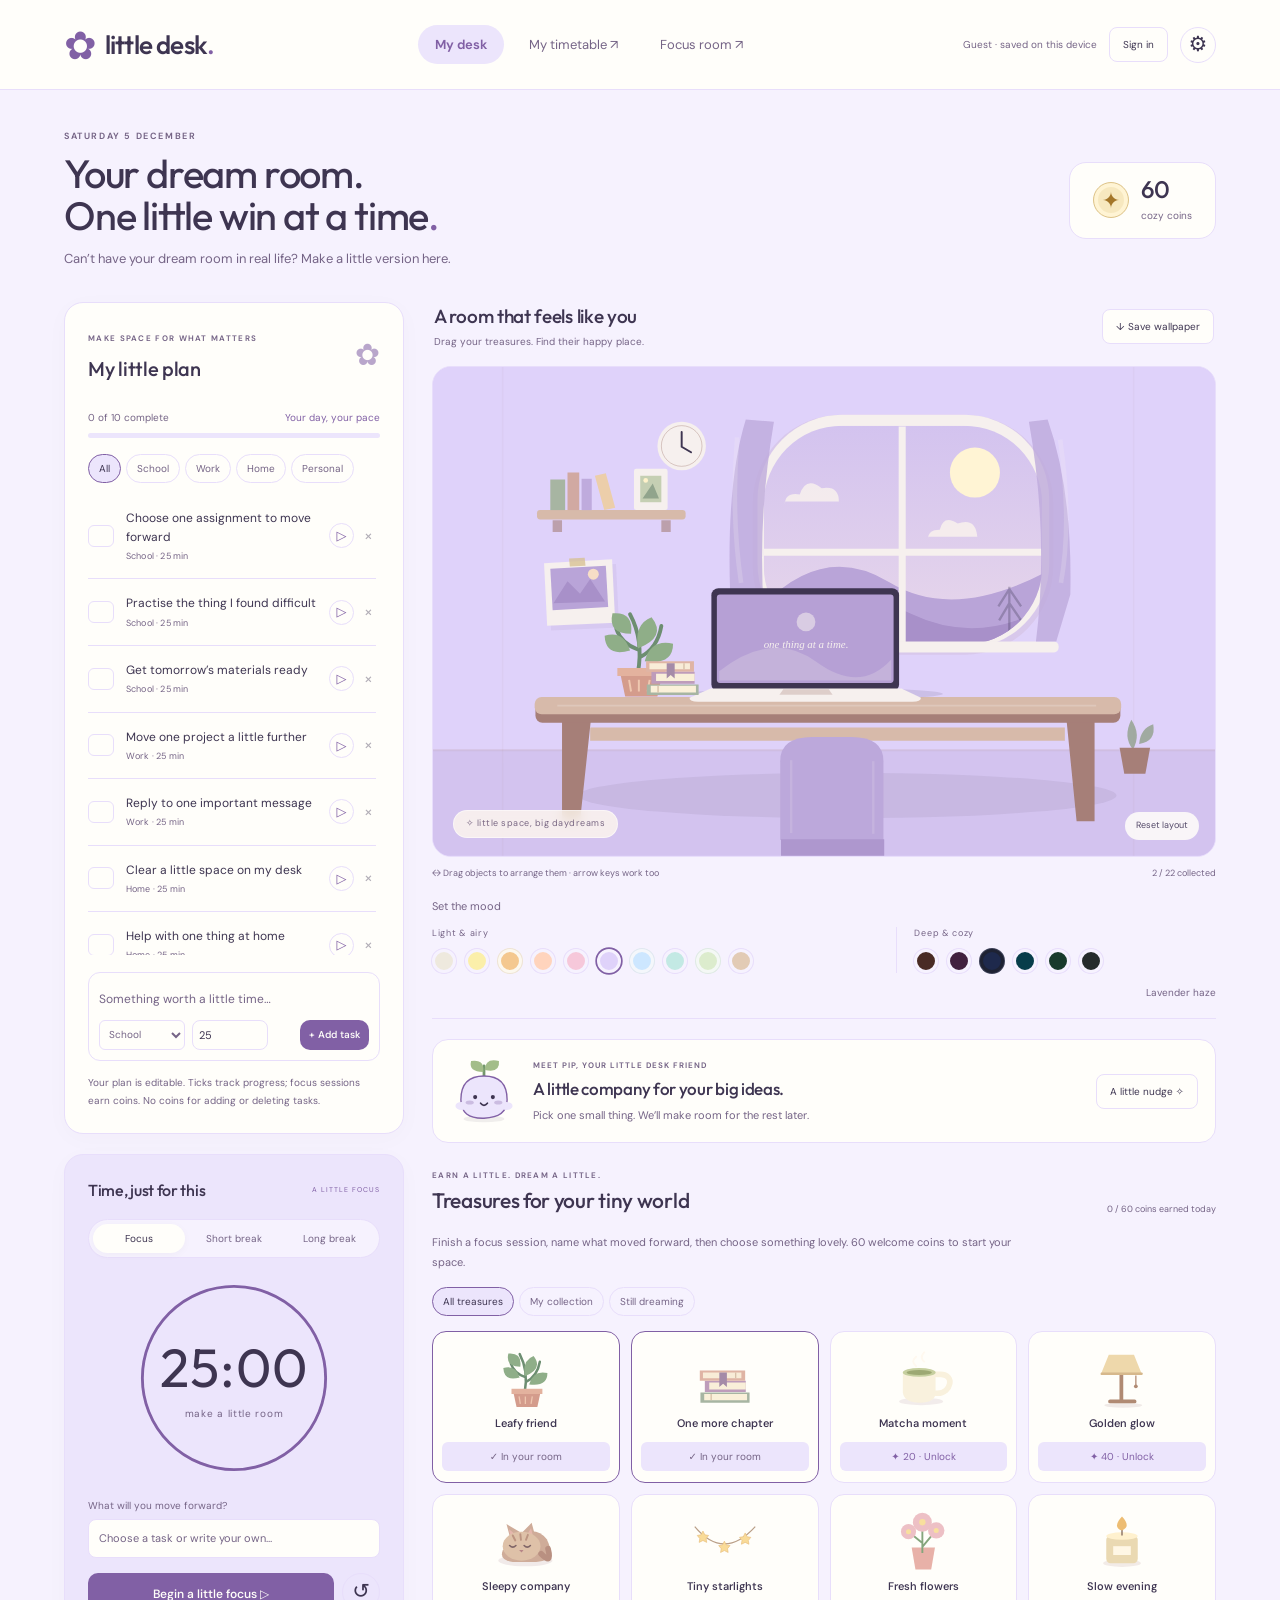
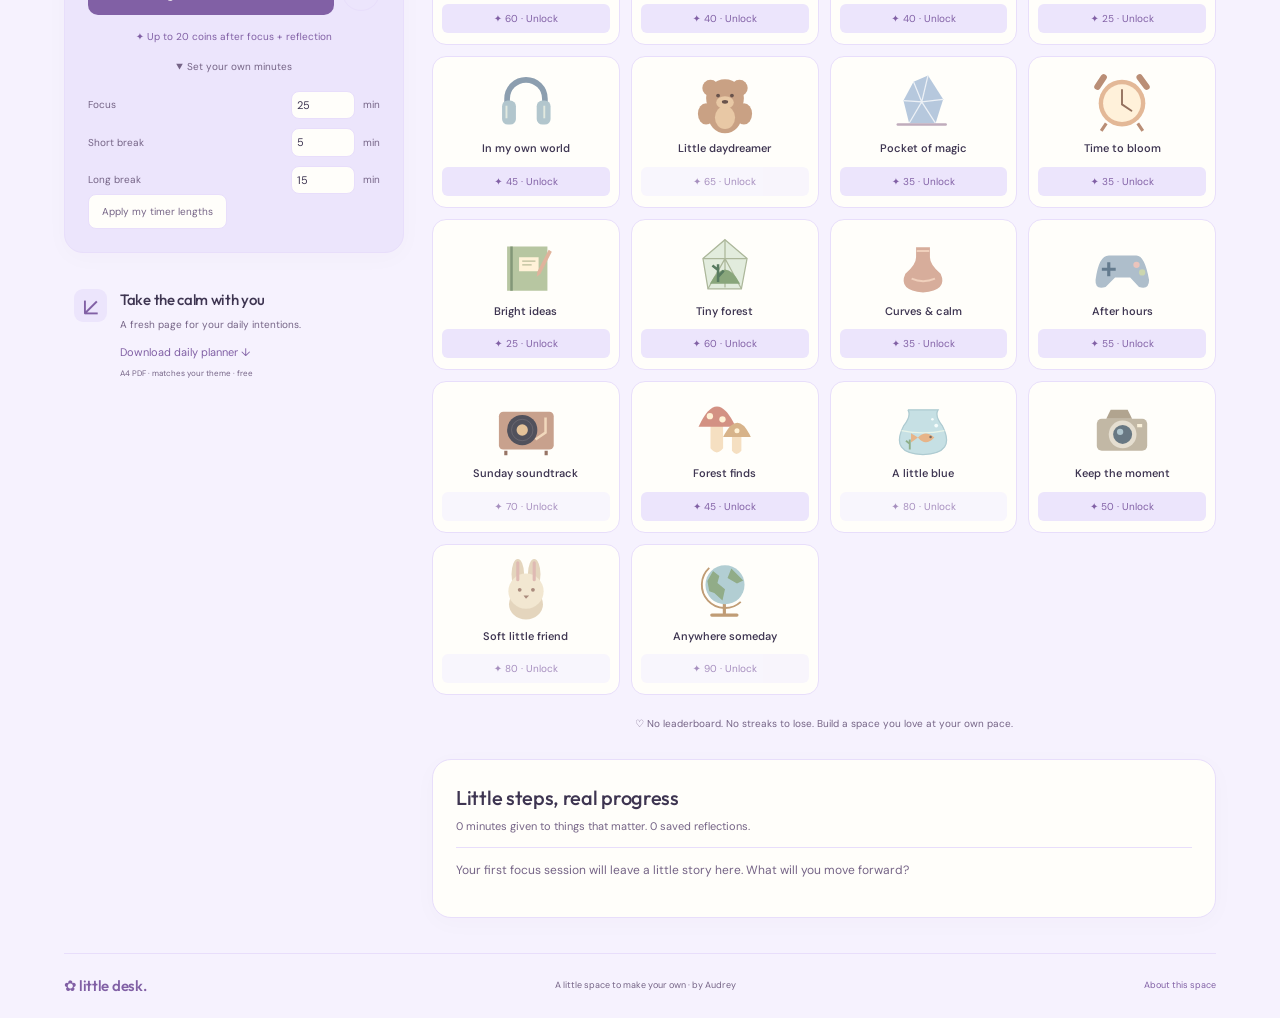
==== index.html @ 66adf8b5 "Build Little Desk with movable rooms and matching study tools Add movable desk objects, Pip encourag" ====
<!doctype html>
<html lang="en" data-theme="lavender">
<head>
  <meta charset="UTF-8"><meta name="viewport" content="width=device-width, initial-scale=1">
  <meta name="theme-color" content="#f7f5fb"><meta name="description" content="Your dream room, one little win at a time. Make space for focus, collect little treasures, and build a cozy corner that feels like you.">
  <title>Little Desk — your dream room, one little win at a time</title>
  <link rel="icon" href="data:image/svg+xml,%3Csvg xmlns='http://www.w3.org/2000/svg' viewBox='0 0 64 64'%3E%3Crect width='64' height='64' rx='18' fill='%239876b7'/%3E%3Ctext x='32' y='47' text-anchor='middle' font-size='49' fill='%23fff7ea'%3E✿%3C/text%3E%3C/svg%3E">
  <link rel="stylesheet" href="styles.css">
  <script src="suite.js" defer></script><script src="model.js" defer></script><script src="scene.js" defer></script><script src="planner.js" defer></script><script src="cloud.js" defer></script><script src="app.js" defer></script>
</head>
<body>
<a class="skip" href="#main">Skip to your desk</a>
<header class="topbar">
  <a class="brand" href="#main"><span class="brand-flower" aria-hidden="true">✿</span> little desk<span class="brand-dot">.</span></a>
  <nav aria-label="Your productivity tools"><a class="nav-link active" href="#main" aria-current="page">My desk</a><button class="nav-link" data-tool="timetable">My timetable ↗</button><button class="nav-link" data-tool="lofi">Focus room ↗</button></nav>
  <div class="header-actions"><span class="local-badge" id="save-status">Guest · saved on this device</span><button class="subtle-button" id="account-open">Sign in</button><button class="icon-button" id="settings-open" aria-label="Open settings">⚙</button></div>
</header>
<main id="main">
  <div class="intro"><div><p class="eyebrow" id="today">YOUR OWN LITTLE CORNER</p><h1>Your dream room.<br>One little win at a time<span>.</span></h1><p>Can’t have your dream room in real life? Make a little version here.</p></div><div class="coin-wallet"><span class="coin" aria-hidden="true">✦</span><div><strong id="balance">60</strong><span>cozy coins</span></div></div></div>
  <div class="workspace">
    <aside class="productivity" aria-label="Daily productivity">
      <section class="panel habits-panel"><div class="section-heading"><div><span class="eyebrow">MAKE SPACE FOR WHAT MATTERS</span><h2>My little plan</h2></div><span class="small-flower" aria-hidden="true">✿</span></div>
        <div class="progress-label"><span id="progress-text"></span><span id="category-count"></span></div><progress id="progress" max="10" value="0" aria-label="Today's tasks completed"></progress>
        <div id="category-tabs" class="category-tabs" role="group" aria-label="Filter tasks by category"></div>
        <ul id="habit-list" class="habit-list"></ul>
        <form id="habit-form"><label class="sr-only" for="habit-input">Add a task</label><input id="habit-input" placeholder="Something worth a little time…" maxlength="90" required autocomplete="off"><div class="task-options"><label class="sr-only" for="habit-category">Task category</label><select id="habit-category"><option>School</option><option>Work</option><option>Home</option><option>Personal</option></select><label class="sr-only" for="habit-minutes">Time estimate</label><input id="habit-minutes" type="number" min="1" max="180" value="25" aria-label="Task estimate in minutes"><button type="submit" class="primary">+ Add task</button></div></form>
        <p class="fine-print">Your plan is editable. Ticks track progress; focus sessions earn coins. No coins for adding or deleting tasks.</p>
      </section>
      <section class="panel focus-panel"><div class="timer-header"><h2>Time, just for this</h2><span id="focus-label">A LITTLE FOCUS</span></div>
        <div class="timer-modes" role="group" aria-label="Timer mode"><button data-mode="focus" aria-pressed="true">Focus</button><button data-mode="short" aria-pressed="false">Short break</button><button data-mode="long" aria-pressed="false">Long break</button></div>
        <div class="timer-orbit"><svg viewBox="0 0 220 220" aria-hidden="true"><circle class="timer-track" cx="110" cy="110" r="96"/><circle class="timer-ring" id="timer-ring" cx="110" cy="110" r="96"/></svg><div class="timer-center"><span class="timer" id="timer" role="timer" aria-label="Time remaining">25:00</span><span class="timer-whisper" id="timer-whisper">one thing at a time</span></div></div>
        <label for="focus-goal" class="goal-label">What will you move forward?</label><input id="focus-goal" list="goal-suggestions" placeholder="Choose a task or write your own…" maxlength="90"><datalist id="goal-suggestions"></datalist>
        <div class="timer-buttons"><button class="primary" id="timer-toggle">Begin a little focus ▷</button><button class="icon-button" id="timer-reset" aria-label="Reset timer">↺</button></div>
        <p class="reward-note" id="reward-note"></p><details class="timer-customize" open><summary>Set your own minutes</summary><div><label>Focus <input id="focus-duration" type="number" value="25" min="1" max="180"> min</label><label>Short break <input id="short-duration" type="number" value="5" min="1" max="90"> min</label><label>Long break <input id="long-duration" type="number" value="15" min="1" max="90"> min</label></div><button class="subtle-button" id="timer-apply" type="button">Apply my timer lengths</button></details>
      </section>
      <section class="download-panel"><span class="download-symbol" aria-hidden="true">↙</span><div><h2>Take the calm with you</h2><p>A fresh page for your daily intentions.</p><button class="text-button" id="planner-download">Download daily planner ↓</button><span class="file-note">A4 PDF · matches your theme · free</span></div></section>
    </aside>
    <section class="desk-column" aria-label="Your customizable room">
      <div class="desk-header"><div><h2>A room that feels like you</h2><span>Drag your treasures. Find their happy place.</span></div><button class="subtle-button" id="wallpaper-download">↓ Save wallpaper</button></div>
      <div class="scene-wrap"><div id="desk-scene" role="group" aria-label="Your room. Drag objects to move them, or focus an object and use the arrow keys."></div><div class="scene-sticker">✧ little space, big daydreams</div><button class="scene-reset" id="layout-reset">Reset layout</button></div>
      <div class="room-hint"><span id="move-hint">↔ Drag objects to arrange them · arrow keys work too</span><span id="collection-count"></span></div>
      <div class="theme-row"><span>Set the mood</span><div id="theme-options" role="group" aria-label="Room color theme"></div><span id="theme-name" class="theme-name"></span></div>
      <section class="pip-card"><div class="pip-avatar" id="pip-inline" aria-hidden="true"></div><div><p class="eyebrow">MEET PIP, YOUR LITTLE DESK FRIEND</p><h2>A little company for your big ideas.</h2><p id="pip-inline-tip">Pick one small thing. We’ll make room for the rest later.</p></div><button class="subtle-button" id="pip-tip">A little nudge ✧</button></section>
      <section class="collection"><div class="collection-heading"><div><p class="eyebrow">EARN A LITTLE. DREAM A LITTLE.</p><h2>Treasures for your tiny world</h2></div><span id="daily-reward"></span></div><p class="collection-explain">Finish a focus session, name what moved forward, then choose something lovely. 60 welcome coins to start your space.</p><div class="shop-filters" role="group" aria-label="Filter treasures"><button data-shop="all" aria-pressed="true">All treasures</button><button data-shop="owned" aria-pressed="false">My collection</button><button data-shop="wishlist" aria-pressed="false">Still dreaming</button></div><div class="item-grid" id="item-grid"></div><p class="collection-note">♡ No leaderboard. No streaks to lose. Build a space you love at your own pace.</p></section>
      <section class="reflection-history panel"><h2>Little steps, real progress</h2><p id="focus-total"></p><ul id="session-history"></ul></section>
    </section>
  </div>
  <footer><a class="brand footer-brand" href="#main">✿ little desk.</a><span>A little space to make your own · by Audrey</span><button class="text-button" id="about-open">About this space</button></footer>
</main>
<aside id="pip-popup" class="pip-popup" aria-label="Pip's encouragement" hidden><div class="pip-bubble"><button id="pip-dismiss" aria-label="Dismiss Pip’s message">×</button><p id="pip-message" role="status"></p></div><button id="pip-character" class="pip-character" aria-label="Ask Pip for a little encouragement"></button></aside>
<dialog id="settings-dialog"><div class="dialog-heading"><h2>Make yourself at home</h2><button class="icon-button" data-close aria-label="Close settings">×</button></div><form id="settings-form"><label for="timetable-url">Your timetable website</label><input type="url" id="timetable-url" maxlength="500"><label for="lofi-url">Your focus room website</label><input type="url" id="lofi-url" maxlength="500"><label class="checkbox-setting"><input type="checkbox" id="pip-enabled"> Let Pip pop up with gentle encouragement</label><button class="primary" type="submit">Save my settings</button></form><p class="fine-print">Guest rooms stay in this browser. Clearing site data clears the guest room. Cozy coins are pretend points, with no cash value.</p><button class="text-button" id="backup-download">Download a backup of my room ↓</button></dialog>
<dialog id="reflection-dialog"><div class="dialog-heading"><h2>A little focus, done.</h2><button class="icon-button" data-close aria-label="Close reflection">×</button></div><p id="reflection-goal"></p><form id="reflection-form"><label for="reflection-input">What moved forward?</label><textarea id="reflection-input" minlength="10" maxlength="300" required rows="3" placeholder="I finished the first draft, solved two questions, or found what I need to practise…"></textarea><p class="fine-print">A quick reflection makes the session useful. This is your honest record, not proof for anyone else.</p><button class="primary" type="submit">Save my progress & collect coins ✦</button></form></dialog>
<dialog id="account-dialog"><div class="dialog-heading"><h2 id="account-heading">A little space, wherever you are.</h2><button class="icon-button" data-close aria-label="Close account">×</button></div><p id="account-status"></p><div id="auth-controls" hidden><div class="timer-modes"><button id="auth-login" aria-pressed="true">Sign in</button><button id="auth-signup" aria-pressed="false">Create account</button></div><form id="auth-form"><label for="auth-email">Email</label><input id="auth-email" type="email" required autocomplete="email" maxlength="254"><label for="auth-password">Password</label><input id="auth-password" type="password" required minlength="12" maxlength="128" autocomplete="current-password"><button class="primary" id="auth-submit" type="submit">Sign in</button></form><button class="text-button" id="auth-reset">Forgot your password?</button></div><div id="signed-in-controls" hidden><button class="primary" id="cloud-load">Load my cloud room</button><button class="subtle-button" id="cloud-save">Save this room to my account</button><button class="text-button" id="auth-logout">Sign out</button><p class="fine-print">Choose which room to load before editing on a shared device. Cloud save is manual, so signing in cannot overwrite a room.</p></div><button class="text-button" data-close>Back to my desk</button></dialog>
<dialog id="about-dialog"><div class="dialog-heading"><h2>Your little world.</h2><button class="icon-button" data-close aria-label="Close about">×</button></div><p>Little Desk is a cozy place to plan your day, make time for what matters and build the room of your daydreams.</p><p>Task ticks are for organising. Coins come from timed focus plus a short reflection, with a daily cap. A timer can’t prove work happened; this is a personal progress tool.</p><p>All themes, treasures and exports are free in this prototype. Guest mode has no account or cloud sync. Optional accounts use a connected sign-in service when enabled.</p></dialog>
<div class="toast" id="toast" role="status" aria-live="polite"></div>
</body></html>
---- styles.css ----
/* Theme tokens: change these to recolor the interface. Scene colors live in scene.js. */
@import url('https://fonts.googleapis.com/css2?family=DM+Sans:wght@400;450;500;550;600;650;700&family=Outfit:wght@400;450;500;550;600;650&display=swap');
:root {
  --page:#f8f7fb;
  --surface:#fffefa;
  --ink:#40394e;
  --muted:#81798e;
  --line:#eae5f0;
  --accent:#8c72af;
  --accent-light:#eee7f7;
  --accent-soft:#f4effb;
  --shadow:0 5px 24px #4b346506;
  --scene:#e9ddf5;
  --danger:#a84458;
  color-scheme:light
}
[data-theme=mint] {
  --page:#f4f8f5;
  --ink:#344f46;
  --muted:#6c827a;
  --line:#dfeae4;
  --accent:#518973;
  --accent-light:#e1efe6;
  --accent-soft:#edf6ef;
  --scene:#dceee2
}
[data-theme=blue] {
  --page:#f4f7fb;
  --ink:#35475c;
  --muted:#73859a;
  --line:#e0e8f0;
  --accent:#608bb0;
  --accent-light:#e2edf7;
  --accent-soft:#eef5fb;
  --scene:#dbeafa
}
[data-theme=morning] {
  --page:#fcf8ef;
  --ink:#5b4737;
  --muted:#927e68;
  --line:#eee4d4;
  --accent:#ad7f42;
  --accent-light:#f7ebd4;
  --accent-soft:#fcf3e2;
  --scene:#fae6bc
}
[data-theme=night] {
  --page:#1e2233;
  --surface:#292d41;
  --ink:#f0eaf8;
  --muted:#b1abc5;
  --line:#3c4057;
  --accent:#bea4e5;
  --accent-light:#41405c;
  --accent-soft:#32364d;
  --scene:#353853;
  --shadow:0 5px 24px #00000016;
  color-scheme:dark
}
/* Shared controls and desktop layout. */
* {
  box-sizing:border-box
}
body {
  margin:0;
  background:var(--page);
  color:var(--ink);
  font-family:'DM Sans',system-ui,sans-serif;
  font-size:14px;
  line-height:1.5;
  transition:background .35s,color .35s
}
button,input,a {
  -webkit-tap-highlight-color:transparent
}
button,input {
  font:inherit
}
button,a,input {
  outline-offset:5px
}
button {
  cursor:pointer;
  color:inherit
}
button {
  border:0;
  background:none
}
a {
  color:inherit;
  text-decoration:none
}
button:hover,a:hover {
  filter:brightness(.96)
}
button:disabled {
  cursor:not-allowed;
  opacity:.6
}
button:focus-visible,a:focus-visible,input:focus-visible {
  outline:3px solid var(--accent)
}
h1,h2,p {
  margin:0
}
h1,h2,.brand {
  font-family:'Outfit',system-ui,sans-serif
}
h2 {
  font-weight:500;
  font-size:20px;
  letter-spacing:-.3px
}
.topbar {
  height:90px;
  display:flex;
  align-items:center;
  justify-content:space-between;
  gap:20px;
  padding:0 max(5vw,24px);
  border-bottom:1px solid var(--line);
  background:var(--surface)
}
.brand {
  font-size:26px;
  font-weight:550;
  letter-spacing:-.8px;
  display:flex;
  align-items:center;
  gap:9px;
  white-space:nowrap
}
.brand-flower {
  font-size:39px;
  line-height:1;
  color:var(--accent)
}
.brand-dot {
  margin-left:-9px;
  color:var(--accent)
}
nav {
  display:flex;
  gap:8px
}
.nav-link {
  padding:10px 17px;
  border-radius:30px;
  font-size:13px;
  color:var(--muted)
}
.nav-link span {
  padding-left:5px;
  font-size:14px
}
.nav-link.active {
  background:var(--accent-light);
  color:var(--accent);
  font-weight:650
}
.header-actions {
  display:flex;
  align-items:center;
  gap:22px
}
.local-badge {
  font-size:11px;
  color:var(--muted);
  display:flex;
  align-items:center;
  gap:7px
}
.local-badge i {
  height:6px;
  width:6px;
  background:#7fa98b;
  border-radius:50%
}
.icon-button {
  width:36px;
  height:36px;
  border:1px solid var(--line);
  border-radius:50%;
  font-size:21px;
  display:inline-grid;
  place-items:center;
  background:var(--surface)
}
main {
  max-width:1440px;
  padding:40px 5vw 0;
  margin:auto
}
.intro {
  display:flex;
  justify-content:space-between;
  align-items:center;
  margin:0 0 31px;
  gap:16px
}
.eyebrow {
  font-size:9px;
  letter-spacing:1.6px;
  font-weight:650;
  color:var(--muted)
}
h1 {
  font-size:clamp(28px,2.7vw,41px);
  line-height:1.2;
  font-weight:450;
  letter-spacing:-1.2px;
  margin:8px 0 10px
}
h1 span {
  color:var(--accent)
}
.intro p:last-child {
  color:var(--muted);
  font-size:13px
}
.coin-wallet {
  display:flex;
  gap:12px;
  align-items:center;
  border:1px solid var(--line);
  background:var(--surface);
  border-radius:17px;
  padding:13px 23px
}
.coin {
  width:36px;
  height:36px;
  background:#f7e8bf;
  border:1px solid #dec48a;
  color:#a47629;
  border-radius:50%;
  display:grid;
  place-items:center;
  font-size:22px;
  box-shadow:inset 0 0 0 4px #fff4d4
}
.coin-wallet strong {
  font-family:'Outfit',sans-serif;
  font-size:24px;
  font-weight:500;
  line-height:1.15;
  display:block
}
.coin-wallet div>span {
  font-size:10px;
  color:var(--muted);
  white-space:nowrap
}
.workspace {
  display:grid;
  grid-template-columns:315px minmax(0,1fr);
  gap:34px
}
.productivity {
  display:flex;
  flex-direction:column;
  gap:20px
}
.panel {
  border:1px solid var(--line);
  border-radius:19px;
  background:var(--surface);
  box-shadow:var(--shadow);
  padding:23px
}
.section-heading {
  display:flex;
  justify-content:space-between;
  align-items:center
}
.section-heading h2 {
  margin-top:7px
}
.section-heading .eyebrow {
  font-size:8px;
  letter-spacing:1.3px
}
.small-flower {
  font-size:30px;
  color:var(--accent);
  opacity:.55
}
.progress-label {
  display:flex;
  justify-content:space-between;
  color:var(--muted);
  font-size:10px;
  margin-top:26px
}
.progress-label span:last-child {
  color:var(--accent)
}
progress {
  appearance:none;
  width:100%;
  height:5px;
  border:0;
  display:block;
  margin-top:8px;
  background:var(--accent-light);
  border-radius:10px;
  overflow:hidden
}
progress::-webkit-progress-bar {
  background:var(--accent-light)
}
progress::-webkit-progress-value {
  background:var(--accent);
  border-radius:10px
}
progress::-moz-progress-bar {
  background:var(--accent)
}
.habit-list {
  list-style:none;
  padding:9px 0 0;
  margin:0
}
.habit {
  display:flex;
  align-items:center;
  gap:9px;
  padding:15px 0;
  border-bottom:1px solid var(--line)
}
.habit label {
  display:flex;
  gap:12px;
  align-items:center;
  flex:1;
  min-width:0;
  cursor:pointer;
  font-size:12px;
  overflow-wrap:anywhere
}
.habit input {
  appearance:none;
  flex-shrink:0;
  width:19px;
  height:19px;
  border:1.5px solid var(--line);
  border-radius:6px;
  margin:0;
  display:grid;
  place-content:center
}
.habit input:checked {
  background:var(--accent);
  border-color:var(--accent)
}
.habit input:checked:after {
  content:'✓';
  color:var(--surface);
  font-size:13px
}
.habit input:checked+span {
  text-decoration:line-through;
  color:var(--muted)
}
.delete-habit {
  padding:3px;
  font-size:18px;
  opacity:.4;
  line-height:1
}
.delete-habit:hover {
  opacity:1;
  color:var(--danger)
}
#habit-form {
  display:flex;
  border:1px dashed var(--line);
  border-radius:9px;
  margin-top:17px;
  padding:5px 8px;
  gap:5px
}
input {
  min-width:0;
  color:var(--ink);
  background:var(--surface);
  border:1px solid var(--line);
  border-radius:8px;
  padding:10px 12px
}
#habit-input {
  flex:1;
  background:transparent;
  border:0;
  padding:6px 1px;
  font-size:11px
}
input::placeholder {
  color:var(--muted)
}
#habit-form button {
  color:var(--accent);
  font-size:20px
}
.fine-print {
  font-size:9px;
  line-height:1.8;
  color:var(--muted);
  margin-top:13px
}
.timer-header {
  display:flex;
  justify-content:space-between;
  align-items:center
}
.timer-header h2 {
  font-size:16px
}
.timer-header span {
  font-size:7px;
  letter-spacing:1px;
  color:var(--accent)
}
.focus-panel {
  background:var(--accent-soft);
  text-align:center
}
.timer {
  font-family:'Outfit',sans-serif;
  font-size:57px;
  line-height:1.2;
  letter-spacing:1px;
  font-weight:400;
  margin:17px 0
}
.timer-buttons {
  display:flex;
  justify-content:center;
  gap:9px
}
.primary {
  background:var(--accent);
  color:var(--surface);
  padding:11px 18px;
  border-radius:10px;
  font-size:12px;
  font-weight:550
}
.primary span {
  margin-left:20px
}
.timer-buttons .icon-button {
  background:transparent;
  width:38px;
  height:38px
}
.focus-panel>p {
  font-size:10px;
  color:var(--muted);
  margin-top:16px
}
.download-panel {
  display:flex;
  gap:13px;
  padding:16px 10px
}
.download-symbol {
  height:33px;
  width:33px;
  border-radius:9px;
  background:var(--accent-light);
  color:var(--accent);
  display:grid;
  place-items:center;
  font-size:25px;
  flex-shrink:0
}
.download-panel h2 {
  font-size:15px
}
.download-panel p {
  color:var(--muted);
  font-size:10px;
  margin:5px 0 9px
}
.text-button {
  padding:0;
  font-size:11px;
  color:var(--accent)
}
.text-button span {
  margin-left:8px
}
.file-note {
  display:block;
  font-size:8px;
  color:var(--muted);
  margin-top:5px
}
.desk-header {
  display:flex;
  justify-content:space-between;
  align-items:center;
  margin:0 0 15px;
  padding:0 2px
}
.desk-header h2 {
  font-size:19px
}
.desk-header div>span {
  color:var(--muted);
  font-size:10px
}
.subtle-button {
  padding:9px 13px;
  font-size:10px;
  border:1px solid var(--line);
  border-radius:8px;
  background:var(--surface)
}
.subtle-button span {
  margin-right:7px
}
.scene-wrap {
  border:1px solid var(--line);
  position:relative;
  overflow:hidden;
  border-radius:19px;
  background:var(--scene)
}
#desk-scene {
  width:100%;
  aspect-ratio:16/10;
  display:grid;
  align-items:center
}
#desk-scene svg {
  width:100%;
  height:100%;
  display:block
}
.scene-sticker {
  position:absolute;
  bottom:18px;
  left:20px;
  background:#fff9edc9;
  backdrop-filter:blur(6px);
  border:1px solid #ffffff80;
  border-radius:20px;
  padding:6px 12px;
  font-size:9px;
  letter-spacing:.5px;
  color:#796783
}
.scene-sticker span {
  margin-right:5px
}
.theme-row {
  display:flex;
  align-items:center;
  gap:15px;
  padding:18px 1px 22px;
  border-bottom:1px solid var(--line);
  font-size:10px;
  color:var(--muted)
}
#theme-options {
  display:flex;
  gap:9px
}
.theme-swatch {
  width:21px;
  height:21px;
  border-radius:50%;
  border:3px solid var(--page);
  box-shadow:0 0 0 1px var(--line)
}
.theme-swatch[aria-pressed=true] {
  box-shadow:0 0 0 1.7px var(--accent)
}
.theme-name {
  margin-left:auto;
  font-size:9px
}
.collection-heading {
  display:flex;
  justify-content:space-between;
  align-items:end;
  margin:22px 0 16px
}
.collection-heading h2 {
  margin-top:4px;
  font-size:21px
}
.collection-heading>span {
  font-size:9px;
  color:var(--muted)
}
.collection-heading .eyebrow {
  font-size:8px;
  letter-spacing:1.3px
}
.item-grid {
  display:grid;
  grid-template-columns:repeat(6,minmax(0,1fr));
  gap:9px
}
.item-card {
  border:1px solid var(--line);
  background:var(--surface);
  border-radius:13px;
  overflow:hidden;
  text-align:center;
  padding:10px 6px 9px;
  transition:transform .2s
}
.item-card:hover {
  transform:translateY(-3px)
}
.item-card svg {
  width:60px;
  height:53px;
  display:block;
  margin:auto
}
.item-card h3 {
  font-size:10px;
  font-weight:550;
  margin:7px 0
}
.item-action {
  font-size:9px;
  background:var(--accent-light);
  color:var(--accent);
  padding:5px 4px;
  border-radius:6px;
  width:100%;
  white-space:nowrap
}
.item-action[aria-pressed=true] {
  background:var(--accent-soft);
  color:var(--muted)
}
.item-action:disabled {
  background:var(--page);
  opacity:.7
}
.collection-note {
  text-align:center;
  font-size:9px;
  color:var(--muted);
  margin:20px 0 6px
}
.collection-note span {
  color:var(--accent);
  margin-right:5px
}
footer {
  border-top:1px solid var(--line);
  display:flex;
  align-items:center;
  justify-content:space-between;
  gap:12px;
  margin-top:35px;
  padding:21px 0;
  color:var(--muted)
}
.footer-brand {
  font-size:15px;
  color:var(--accent);
  letter-spacing:-.3px
}
footer>span {
  font-size:9px
}
footer button {
  font-size:9px!important
}
dialog {
  width:min(480px,calc(100% - 32px));
  border:1px solid var(--line);
  border-radius:21px;
  background:var(--surface);
  color:var(--ink);
  padding:27px;
  box-shadow:0 20px 120px #0003
}
dialog::backdrop {
  background:#24203266;
  backdrop-filter:blur(4px)
}
.dialog-heading {
  display:flex;
  align-items:center;
  justify-content:space-between;
  gap:12px
}
.dialog-heading h2 {
  font-size:23px
}
dialog p {
  color:var(--muted);
  font-size:12px;
  margin:16px 0
}
#settings-form {
  display:grid;
  gap:8px
}
#settings-form label {
  font-size:11px;
  margin-top:10px
}
#settings-form .primary {
  margin-top:14px
}
.toast {
  position:fixed;
  bottom:24px;
  left:50%;
  transform:translate(-50%,20px);
  background:var(--ink);
  color:var(--surface);
  padding:12px 22px;
  border-radius:12px;
  font-size:12px;
  max-width:calc(100% - 32px);
  opacity:0;
  pointer-events:none;
  transition:.2s;
  z-index:10
}
.toast.visible {
  opacity:1;
  transform:translate(-50%,0)
}
.sr-only {
  position:absolute;
  width:1px;
  height:1px;
  overflow:hidden;
  clip:rect(0,0,0,0)
}
.skip {
  position:fixed;
  top:-100px;
  padding:12px;
  background:var(--surface);
  z-index:20
}
.skip:focus {
  top:5px
}
/* Responsive layout: the scene moves above the checklist on narrow screens. */
@media(min-width:1500px) {
  main {
    padding-left:50px;
    padding-right:50px
  }
}
@media(max-width:1100px) {
  .workspace {
    grid-template-columns:280px minmax(0,1fr);
    gap:23px
  }
  .item-grid {
    grid-template-columns:repeat(3,minmax(0,1fr))
  }
  .panel {
    padding:20px
  }
  .local-badge {
    display:none
  }
  .item-card svg {
    height:45px
  }
  .collection-heading>span {
    display:none
  }
  h1 {
    font-size:32px
  }
}
@media(max-width:760px) {
  .topbar {
    height:72px;
    padding:0 20px;
    flex-wrap:wrap;
    gap:8px
  }
  .brand {
    font-size:23px
  }
  .brand-flower {
    font-size:32px
  }
  .header-actions {
    margin-left:auto
  }
  nav {
    position:absolute;
    top:84px;
    left:20px;
    right:20px;
    justify-content:center;
    gap:5px
  }
  .nav-link {
    padding:7px 13px;
    font-size:11px
  }
  main {
    padding:70px 20px 0
  }
  .intro {
    margin-bottom:25px;
    align-items:start
  }
  .intro .eyebrow {
    font-size:8px
  }
  h1 {
    font-size:29px;
    max-width:300px
  }
  .intro p:last-child {
    font-size:11px;
    max-width:240px
  }
  .coin-wallet {
    padding:10px;
    gap:7px;
    border-radius:13px;
    margin-top:22px
  }
  .coin {
    width:26px;
    height:26px;
    font-size:16px;
    box-shadow:inset 0 0 0 3px #fff4d4
  }
  .coin-wallet strong {
    font-size:19px
  }
  .coin-wallet div>span {
    font-size:8px
  }
  .workspace {
    display:flex;
    flex-direction:column;
    gap:25px
  }
  .desk-column {
    order:-1
  }
  .desk-header {
    margin-bottom:12px
  }
  .scene-sticker {
    left:12px;
    bottom:12px;
    font-size:8px
  }
  .theme-row {
    gap:10px;
    padding:17px 0
  }
  .theme-name {
    font-size:8px
  }
  .item-grid {
    grid-template-columns:repeat(3,minmax(0,1fr))
  }
  .item-card {
    padding-top:8px
  }
  .item-card h3 {
    margin:3px 0 7px
  }
  .collection-heading {
    margin-top:18px
  }
  .collection-note {
    font-size:8px
  }
  .productivity {
    display:grid;
    grid-template-columns:1fr 1fr;
    gap:16px
  }
  .habits-panel {
    grid-column:1/-1
  }
  .download-panel {
    align-items:center;
    padding:15px 4px;
    gap:8px
  }
  .download-symbol {
    display:none
  }
  .download-panel h2 {
    font-size:15px
  }
  .download-panel p {
    line-height:1.8
  }
  .focus-panel {
    padding:17px 13px
  }
  .timer-header {
    display:block
  }
  .timer-header span {
    display:block;
    margin-top:5px
  }
  .timer {
    font-size:45px
  }
  .timer-buttons {
    gap:4px
  }
  .timer-buttons .primary {
    font-size:10px;
    padding:10px
  }
  .primary span {
    margin-left:5px
  }
  .timer-buttons .icon-button {
    width:30px;
    height:34px
  }
  .focus-panel>p {
    font-size:9px
  }
  footer {
    flex-wrap:wrap;
    margin-top:25px
  }
  footer>span {
    order:3;
    flex-basis:100%;
    font-size:8px
  }
  .section-heading .eyebrow {
    font-size:9px
  }
  .habit label {
    font-size:13px
  }
}
/* Respect the visitor's motion preference. */
@media(prefers-reduced-motion:reduce) {
  *,*:before,*:after {
    transition:none!important;
    animation:none!important;
    scroll-behavior:auto!important
  }
}

/* Little Desk v2: room tools, grouped tasks, a quiet companion and focus rituals. */
[hidden]{display:none!important}
.topbar{gap:15px}.header-actions{gap:12px}.local-badge{font-size:10px}.intro{align-items:center}.intro h1{font-size:clamp(31px,3.1vw,45px);line-height:1.08}.intro p:last-child{max-width:580px;line-height:1.8}.workspace{grid-template-columns:340px minmax(0,1fr);gap:28px}.category-tabs,.shop-filters{display:flex;gap:5px;flex-wrap:wrap;margin:16px 0 2px}.category-tabs button,.shop-filters button{border:1px solid var(--line);border-radius:20px;font-size:10px;padding:6px 10px;color:var(--muted)}.category-tabs button[aria-pressed=true],.shop-filters button[aria-pressed=true]{color:var(--ink);background:var(--accent-light);border-color:var(--accent)}.habit-list{max-height:470px;overflow-y:auto;scrollbar-width:thin;scrollbar-color:var(--line) transparent;padding-right:4px}.habit{gap:7px;align-items:center}.habit label{font-size:12px;line-height:1.6}.habit-label-text{display:block}.task-meta{display:block;color:var(--muted);font-size:9px;margin-top:2px;letter-spacing:.15px}.task-focus{width:25px;height:25px;flex-shrink:0;color:var(--accent);border:1px solid var(--line);border-radius:50%;font-size:13px}.delete-habit{font-size:16px}#habit-form{display:block;border:1px solid var(--line);padding:10px;border-radius:12px}#habit-input{width:100%;font-size:12px;padding:7px 0 12px}.task-options{display:flex;gap:7px}.task-options select{width:32%;font:inherit;font-size:10px;color:var(--muted);background:var(--surface);border:1px solid var(--line);border-radius:6px;padding:5px}.task-options .primary{font-size:10px;padding:7px 9px;white-space:nowrap}#habit-form button{font-size:10px;color:var(--surface)}.fine-print{font-size:10px;line-height:1.8}.timer-modes{display:flex;gap:3px;background:var(--page);border:1px solid var(--line);border-radius:30px;padding:4px;margin:17px 0 6px}.timer-modes button{flex:1;padding:7px 4px;font-size:10px;border-radius:20px;color:var(--muted)}.timer-modes button[aria-pressed=true]{background:var(--surface);color:var(--ink);box-shadow:0 2px 8px #00000008}.timer-orbit{position:relative;width:210px;height:210px;margin:15px auto}.timer-orbit>svg{position:absolute;inset:0;width:100%;height:100%;transform:rotate(-90deg)}.timer-track,.timer-ring{fill:none;stroke:var(--line);stroke-width:3}.timer-ring{stroke:var(--accent);stroke-linecap:round;stroke-dasharray:603.186;stroke-dashoffset:0;transition:stroke-dashoffset .4s}.timer-center{position:absolute;inset:0;display:flex;align-items:center;justify-content:center;flex-direction:column}.timer{font-size:54px;margin:0;line-height:1.2;letter-spacing:1px}.timer-whisper{font-size:10px;color:var(--muted);margin-top:6px;letter-spacing:.7px}.goal-label{display:block;text-align:left;font-size:10px;color:var(--muted);margin:12px 0 6px}#focus-goal{width:100%;font-size:11px;padding:10px}.timer-buttons{margin-top:15px;gap:8px}.timer-buttons .primary{flex:1;padding:12px}.reward-note{font-size:10px!important;color:var(--accent)!important;margin-top:14px!important}.timer-customize{margin-top:15px;font-size:10px;text-align:left;color:var(--muted)}.timer-customize summary{cursor:pointer;text-align:center}.timer-customize>div{display:flex;flex-direction:column;gap:9px;padding-top:14px}.timer-customize label{display:flex;align-items:center;justify-content:space-between;gap:8px}.timer-customize input{width:55px;font-size:11px;padding:5px;margin-left:auto}.scene-reset{position:absolute;right:16px;bottom:16px;border-radius:20px;background:var(--surface);padding:7px 11px;font-size:9px;opacity:.85}.room-hint{display:flex;justify-content:space-between;font-size:9px;color:var(--muted);padding:10px 0 0;gap:10px}#desk-scene [data-desk-item]{cursor:grab;touch-action:none;outline:0}#desk-scene [data-desk-item]:focus-visible{filter:drop-shadow(0 0 4px var(--accent))}#desk-scene [data-desk-item].dragging{cursor:grabbing;filter:drop-shadow(0 5px 4px #0002)}.theme-row{align-items:center;flex-wrap:wrap;gap:12px;padding:18px 0}.theme-row>span:first-child{font-size:11px}#theme-options{flex:1;flex-wrap:wrap;gap:9px}.theme-swatch{width:23px;height:23px}.theme-name{font-size:10px;min-width:75px;text-align:right}.pip-card{display:flex;align-items:center;gap:15px;border:1px solid var(--line);border-radius:16px;background:var(--surface);padding:17px;margin-top:20px}.pip-card h2{font-size:17px;margin:5px 0}.pip-card p:last-child{font-size:11px;color:var(--muted)}.pip-card .eyebrow{font-size:8px;letter-spacing:1px}.pip-avatar{width:68px;min-width:68px}.pip-avatar svg{width:100%;display:block}.pip-card>button{margin-left:auto;white-space:nowrap}.collection-heading{margin-top:26px}.collection-explain{font-size:11px;color:var(--muted);line-height:1.8;max-width:600px}.shop-filters{margin:15px 0}.item-grid{grid-template-columns:repeat(4,minmax(0,1fr));gap:11px}.item-card{padding:14px 9px 11px;border-radius:14px}.item-card svg{width:70px;height:63px}.item-card h3{font-size:11px;margin:6px 0 10px}.item-action{font-size:10px;padding:7px 4px}.item-card.is-owned{border-color:var(--accent)}.collection-note{font-size:10px;line-height:1.8}.reflection-history{margin-top:26px}.reflection-history>p{font-size:11px;color:var(--muted);margin-top:5px}#session-history{padding:0;list-style:none;margin:12px 0 0}#session-history li{border-top:1px solid var(--line);padding:12px 0;font-size:12px}#session-history li span{display:block;font-size:10px;color:var(--muted);margin-top:4px}.empty-list{font-size:12px;color:var(--muted);padding:24px 4px;line-height:1.8}textarea,select{font:inherit;color:var(--ink);background:var(--surface)}textarea{width:100%;border:1px solid var(--line);border-radius:9px;padding:12px;resize:vertical;margin:9px 0}textarea:focus-visible,select:focus-visible{outline:3px solid var(--accent);outline-offset:3px}#reflection-form>label{font-size:12px}#reflection-form .primary{width:100%;margin-top:12px}.checkbox-setting{display:flex;align-items:center;gap:10px;padding:12px 0}.checkbox-setting input{accent-color:var(--accent);width:17px;height:17px}.pip-popup{position:fixed;bottom:20px;right:20px;z-index:5;width:250px;display:flex;flex-direction:column;align-items:end;pointer-events:none}.pip-bubble{background:var(--surface);border:1px solid var(--line);box-shadow:0 8px 30px #00000012;border-radius:17px 17px 4px 17px;padding:16px 25px 16px 16px;font-size:12px;line-height:1.8;pointer-events:auto}.pip-bubble>button{position:absolute;right:7px;top:3px;color:var(--muted);font-size:17px}.pip-character{pointer-events:auto;width:80px;height:80px;padding:0;margin-top:5px}.pip-character svg{width:100%;height:100%}#auth-form{display:grid;gap:8px}#auth-form label{font-size:12px;margin-top:6px}#auth-form button{margin:8px 0 16px}#signed-in-controls{display:flex;flex-direction:column;gap:14px}#account-dialog>.text-button{margin-top:16px}.footer-brand{color:var(--accent)}
@media(max-width:1150px){.workspace{grid-template-columns:305px minmax(0,1fr);gap:22px}.item-grid{grid-template-columns:repeat(3,minmax(0,1fr))}.pip-card{gap:9px}.pip-card>button{font-size:9px;padding:7px}.pip-card h2{font-size:15px}.theme-name{flex-basis:100%;text-align:left}.intro h1{font-size:37px}.local-badge{display:none}.nav-link{padding:9px 10px}}
@media(max-width:760px){.topbar{gap:7px}.header-actions{gap:7px}.header-actions .subtle-button{font-size:10px;padding:8px}.workspace{display:flex}.intro h1{font-size:31px}.intro p:last-child{max-width:255px}.coin-wallet{margin-top:24px}.desk-column{order:-1}.productivity{display:flex}.desk-header h2{font-size:17px}.desk-header div>span{font-size:10px}.item-grid{grid-template-columns:repeat(3,minmax(0,1fr))}.item-card svg{width:57px;height:54px}.item-card h3{font-size:10px}.item-action{font-size:9px}.theme-name{flex-basis:auto}.theme-row{gap:10px}#theme-options{flex-basis:75%;gap:8px}.pip-card{flex-wrap:wrap;padding:15px}.pip-avatar{min-width:54px;width:54px}.pip-card>div:nth-child(2){flex:1;min-width:160px}.pip-card>button{margin:0 0 0 69px}.pip-card h2{font-size:16px}.room-hint{font-size:8px}.room-hint>span:last-child{white-space:nowrap}.scene-reset{bottom:11px;right:10px;font-size:8px;padding:5px 8px}.scene-sticker{font-size:7px;padding:5px 8px}.habit-list{max-height:530px}.habits-panel .fine-print{font-size:10px}.timer-header{display:flex}.timer-header span{font-size:9px;margin:0}.timer-modes button{font-size:11px}.timer{font-size:55px}.timer-buttons .primary{font-size:12px}.goal-label{font-size:12px}#focus-goal{font-size:12px}.timer-customize{font-size:11px}.download-panel{padding:15px}.pip-popup{right:12px;bottom:12px;width:225px}.pip-character{width:65px;height:65px}.reflection-history{margin-top:20px}.collection-heading h2{font-size:21px}.collection-explain{font-size:11px}.local-badge{display:none}}
/* Palette families are explicitly grouped instead of interleaved randomly. */
#theme-options{display:grid;grid-template-columns:minmax(0,1.4fr) minmax(0,1fr);gap:17px;flex-basis:100%}.theme-row{align-items:start}.theme-group>span{display:block;font-size:9px;color:var(--muted);letter-spacing:.7px;margin-bottom:9px}.theme-swatches{display:flex;flex-wrap:wrap;gap:9px}.theme-group+.theme-group{border-left:1px solid var(--line);padding-left:17px}.theme-swatch{width:24px;height:24px}.theme-name{min-width:0}.task-options input[type=number]{width:28%;font-size:11px;padding:6px}#habit-form .task-options button{margin-left:auto}.timer-customize[open]>summary{margin-bottom:3px}.timer-customize input{width:64px}@media(max-width:760px){#theme-options{grid-template-columns:minmax(0,1.4fr) minmax(0,1fr);gap:13px}.theme-group+.theme-group{padding-left:13px}.theme-swatches{gap:8px}.theme-swatch{width:23px;height:23px}.theme-name{margin-left:0}}
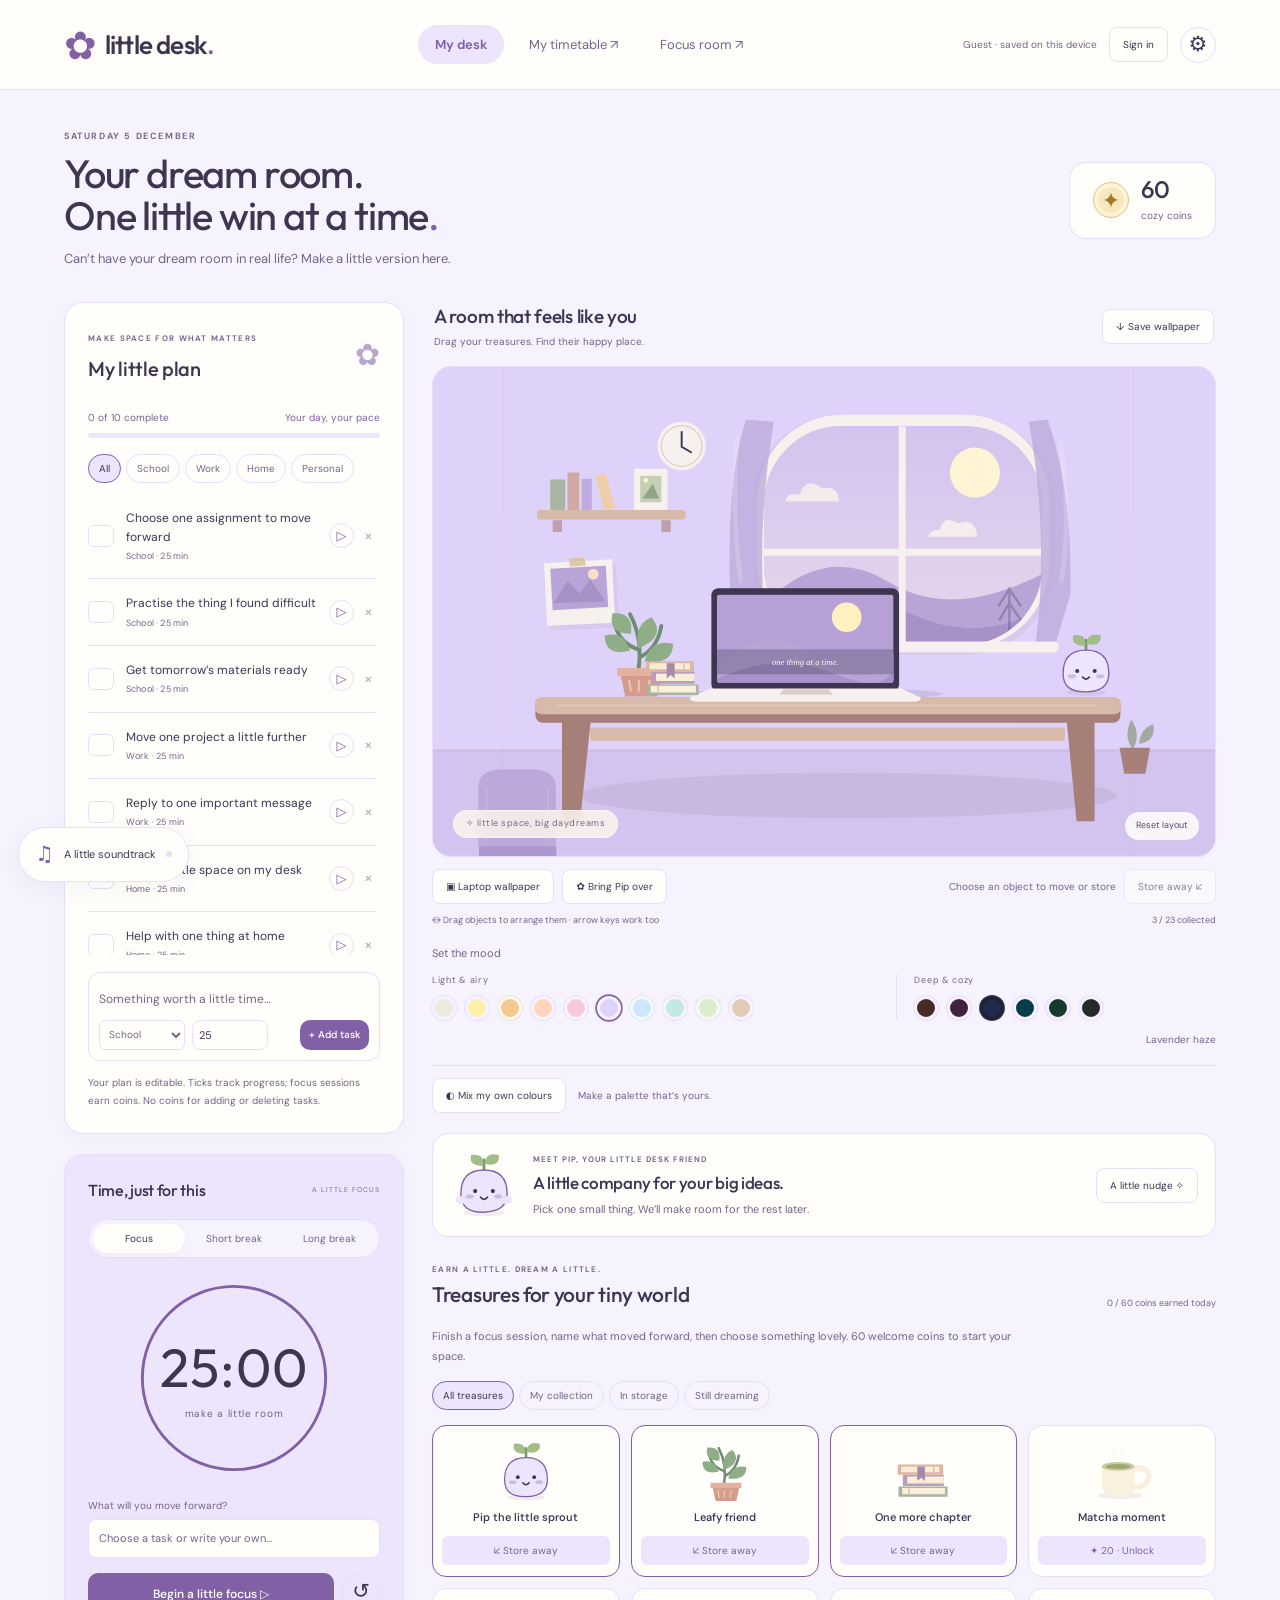
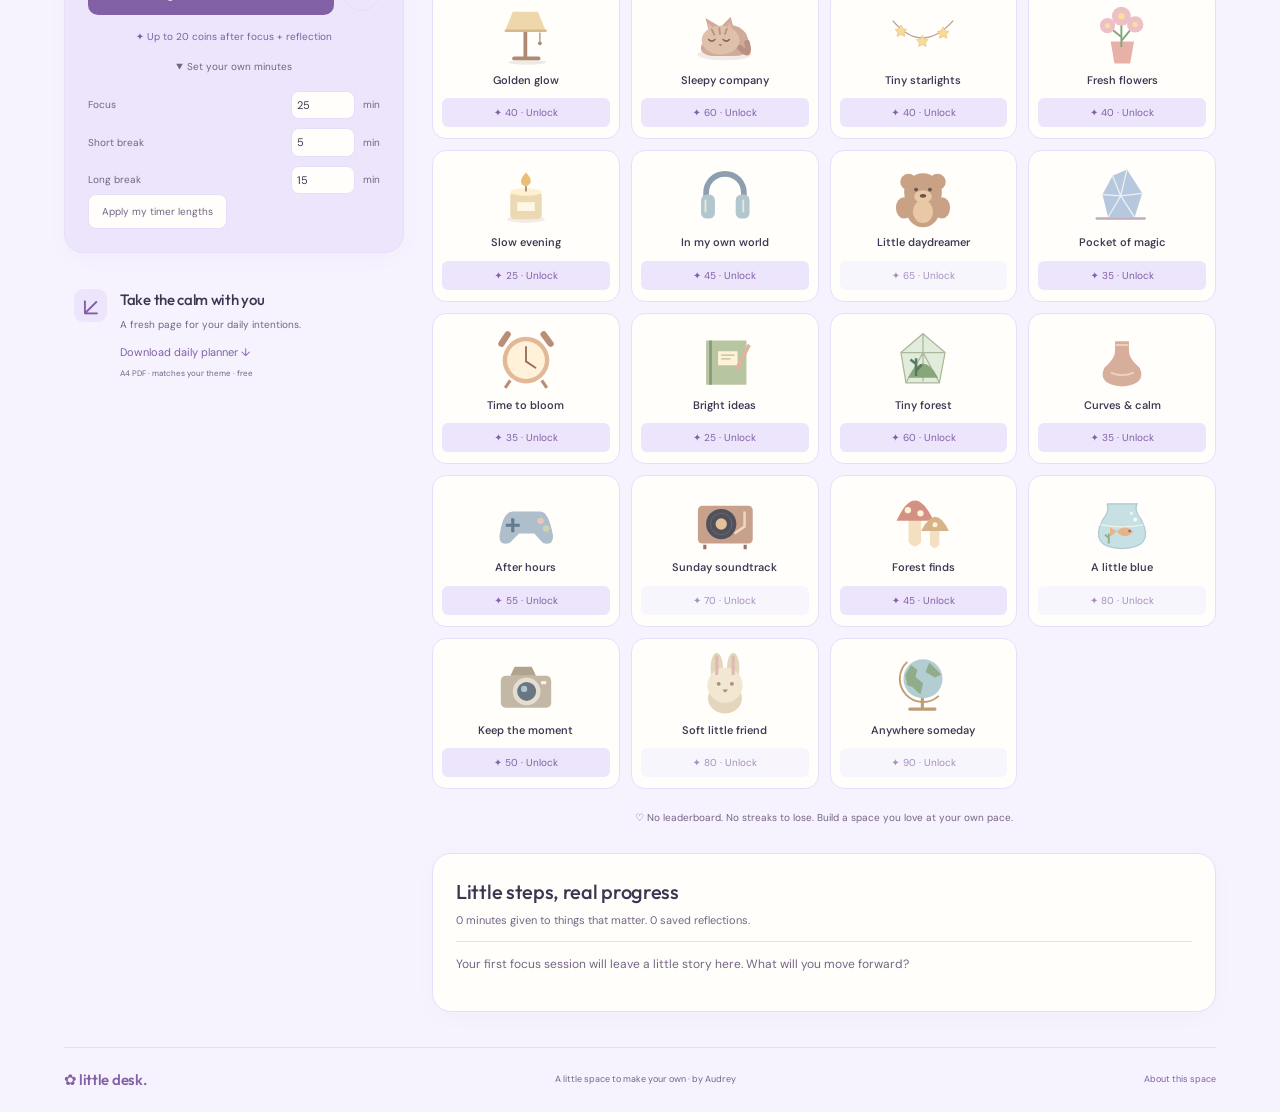
==== commit 45307184: "Add laptop wallpapers and a separate lofi retreat Put free movable Pip on the desk and tuck the chai" ====
--- a/index.html
+++ b/index.html
@@ -5,8 +5,8 @@
   <meta name="theme-color" content="#f7f5fb"><meta name="description" content="Your dream room, one little win at a time. Make space for focus, collect little treasures, and build a cozy corner that feels like you.">
   <title>Little Desk — your dream room, one little win at a time</title>
   <link rel="icon" href="data:image/svg+xml,%3Csvg xmlns='http://www.w3.org/2000/svg' viewBox='0 0 64 64'%3E%3Crect width='64' height='64' rx='18' fill='%239876b7'/%3E%3Ctext x='32' y='47' text-anchor='middle' font-size='49' fill='%23fff7ea'%3E✿%3C/text%3E%3C/svg%3E">
-  <link rel="stylesheet" href="styles.css">
-  <script src="suite.js" defer></script><script src="model.js" defer></script><script src="scene.js" defer></script><script src="planner.js" defer></script><script src="cloud.js" defer></script><script src="app.js" defer></script>
+  <link rel="stylesheet" href="styles.css?v=c88e78c5eed8">
+  <script src="suite.js?v=c88e78c5eed8" defer></script><script src="model.js?v=c88e78c5eed8" defer></script><script src="scene.js?v=c88e78c5eed8" defer></script><script src="planner.js?v=c88e78c5eed8" defer></script><script src="cloud.js?v=c88e78c5eed8" defer></script><script src="music.js?v=c88e78c5eed8" defer></script><script src="app.js?v=c88e78c5eed8" defer></script>
 </head>
 <body>
 <a class="skip" href="#main">Skip to your desk</a>
@@ -38,15 +38,29 @@
     <section class="desk-column" aria-label="Your customizable room">
       <div class="desk-header"><div><h2>A room that feels like you</h2><span>Drag your treasures. Find their happy place.</span></div><button class="subtle-button" id="wallpaper-download">↓ Save wallpaper</button></div>
       <div class="scene-wrap"><div id="desk-scene" role="group" aria-label="Your room. Drag objects to move them, or focus an object and use the arrow keys."></div><div class="scene-sticker">✧ little space, big daydreams</div><button class="scene-reset" id="layout-reset">Reset layout</button></div>
-      <div class="room-hint"><span id="move-hint">↔ Drag objects to arrange them · arrow keys work too</span><span id="collection-count"></span></div>
+      <div class="room-tools"><button class="subtle-button" id="screen-open">▣ Laptop wallpaper</button><button class="subtle-button" id="bring-pip">✿ Bring Pip over</button><span id="selected-item">Choose an object to move or store</span><button class="subtle-button" id="store-selected" disabled>Store away ↙</button></div><div class="room-hint"><span id="move-hint">↔ Drag objects to arrange them · arrow keys work too</span><span id="collection-count"></span></div>
       <div class="theme-row"><span>Set the mood</span><div id="theme-options" role="group" aria-label="Room color theme"></div><span id="theme-name" class="theme-name"></span></div>
+      <div class="custom-theme-link"><button class="subtle-button" id="custom-open" aria-pressed="false">◐ Mix my own colours</button><span>Make a palette that’s yours.</span></div>
       <section class="pip-card"><div class="pip-avatar" id="pip-inline" aria-hidden="true"></div><div><p class="eyebrow">MEET PIP, YOUR LITTLE DESK FRIEND</p><h2>A little company for your big ideas.</h2><p id="pip-inline-tip">Pick one small thing. We’ll make room for the rest later.</p></div><button class="subtle-button" id="pip-tip">A little nudge ✧</button></section>
-      <section class="collection"><div class="collection-heading"><div><p class="eyebrow">EARN A LITTLE. DREAM A LITTLE.</p><h2>Treasures for your tiny world</h2></div><span id="daily-reward"></span></div><p class="collection-explain">Finish a focus session, name what moved forward, then choose something lovely. 60 welcome coins to start your space.</p><div class="shop-filters" role="group" aria-label="Filter treasures"><button data-shop="all" aria-pressed="true">All treasures</button><button data-shop="owned" aria-pressed="false">My collection</button><button data-shop="wishlist" aria-pressed="false">Still dreaming</button></div><div class="item-grid" id="item-grid"></div><p class="collection-note">♡ No leaderboard. No streaks to lose. Build a space you love at your own pace.</p></section>
+      <section class="collection"><div class="collection-heading"><div><p class="eyebrow">EARN A LITTLE. DREAM A LITTLE.</p><h2>Treasures for your tiny world</h2></div><span id="daily-reward"></span></div><p class="collection-explain">Finish a focus session, name what moved forward, then choose something lovely. 60 welcome coins to start your space.</p><div class="shop-filters" role="group" aria-label="Filter treasures"><button data-shop="all" aria-pressed="true">All treasures</button><button data-shop="owned" aria-pressed="false">My collection</button><button data-shop="stored" aria-pressed="false">In storage</button><button data-shop="wishlist" aria-pressed="false">Still dreaming</button></div><div class="item-grid" id="item-grid"></div><p class="collection-note">♡ No leaderboard. No streaks to lose. Build a space you love at your own pace.</p></section>
       <section class="reflection-history panel"><h2>Little steps, real progress</h2><p id="focus-total"></p><ul id="session-history"></ul></section>
     </section>
   </div>
   <footer><a class="brand footer-brand" href="#main">✿ little desk.</a><span>A little space to make your own · by Audrey</span><button class="text-button" id="about-open">About this space</button></footer>
 </main>
+<dialog id="screen-dialog"><div class="dialog-heading"><h2>A little window on your laptop.</h2><button class="icon-button" data-close aria-label="Close laptop wallpapers">×</button></div><div id="laptop-preview" class="laptop-preview" aria-label="Laptop wallpaper preview"></div><div id="screen-presets" class="screen-presets" role="group" aria-label="Laptop wallpaper choices"></div><label class="color-label">Or pick a solid colour <input type="color" id="screen-color" value="#adc5d8"></label><label class="screen-caption">A little message <input id="screen-caption" maxlength="45" placeholder="One thing at a time…"></label><label class="photo-upload">Use my own photo <input id="screen-photo" type="file" accept="image/png,image/jpeg,image/webp"></label><p class="fine-print" id="screen-photo-note">PNG, JPEG or WebP. Your photo stays on this device unless you save the room to a cloud account.</p><button class="subtle-button" id="screen-use-photo" hidden>Use my saved photo</button> <button class="text-button" id="screen-clear-photo" hidden>Remove my saved photo</button><label class="checkbox-setting"><input id="chair-visible" type="checkbox" checked> Show the chair, tucked off to the side</label><button class="primary" data-close>Done, that’s my desk</button></dialog>
+<dialog id="custom-dialog"><div class="dialog-heading"><h2>Make a colour all your own.</h2><button class="icon-button" data-close aria-label="Close custom colours">×</button></div><p>Slide a little. See what feels like you. Your room updates and saves as you go.</p><div class="colour-sliders"><label>Room hue <output id="custom-hue-value"></output><input id="custom-hue" type="range" min="0" max="360" value="260"></label><label>Colour strength <output id="custom-saturation-value"></output><input id="custom-saturation" type="range" min="0" max="85" value="42"></label><label>Light or dark <output id="custom-lightness-value"></output><input id="custom-lightness" type="range" min="15" max="96" value="85"></label><label>Accent hue <output id="custom-accentHue-value"></output><input id="custom-accentHue" type="range" min="0" max="360" value="275"></label></div><button class="primary" data-close>Keep my colours</button></dialog>
+<!-- MUSIC_DOCK_START -->
+<aside id="music-dock" class="music-dock" aria-label="Your soundtrack">
+  <button id="music-toggle" class="music-toggle" aria-expanded="false" aria-controls="music-panel"><span aria-hidden="true">♫</span> <span id="music-toggle-label">A little soundtrack</span><span class="sound-dot" aria-hidden="true"></span></button>
+  <section id="music-panel" class="music-panel" hidden><div class="music-heading"><div><span class="eyebrow">SOUND ON YOUR TERMS</span><h2>A little soundtrack.</h2></div><button id="music-collapse" class="icon-button" aria-label="Collapse music player">−</button></div>
+    <div class="music-tabs" role="group" aria-label="Music source"><button data-music-tab="ambient" aria-pressed="true">Our little sounds</button><button data-music-tab="spotify" aria-pressed="false">My Spotify</button></div>
+    <div id="ambient-panel"><div class="sound-grid" role="group" aria-label="Choose a background sound"><button data-sound="keys" aria-pressed="false"><span>♬</span>Soft keys<small>original little lofi loop</small></button><button data-sound="rain" aria-pressed="false"><span>☂</span>Window rain<small>a little patter</small></button><button data-sound="forest" aria-pressed="false"><span>♧</span>Forest air<small>leaves & distant birds</small></button><button data-sound="brown" aria-pressed="false"><span>≈</span>Brown noise<small>soft, steady hush</small></button></div><div class="ambient-bottom"><button id="sound-stop" class="subtle-button">Pause sound</button><label>Volume <input id="ambient-volume" type="range" min="0" max="60" value="15" aria-label="Ambient sound volume"></label></div><p class="music-status" id="music-status" role="status">Choose a sound when you’re ready. Nothing plays automatically.</p></div>
+    <div id="spotify-panel" hidden><form id="spotify-form"><label for="spotify-link">Bring your playlist, album or song.</label><div><input id="spotify-link" type="url" placeholder="https://open.spotify.com/playlist/…" required><button class="primary" type="submit">Load ▷</button></div></form><iframe id="spotify-player" title="Your Spotify music player" width="100%" height="152" hidden style="border:0;border-radius:12px" allow="autoplay; clipboard-write; encrypted-media; fullscreen; picture-in-picture"></iframe><p class="spotify-note">Play and sign in through Spotify’s player. Little Desk does not read your private library.</p><a class="spotify-open" href="https://open.spotify.com/" target="_blank" rel="noopener noreferrer">Open my Spotify ↗</a><p class="music-status" id="spotify-status" role="status"></p></div>
+  </section>
+</aside>
+
+<!-- MUSIC_DOCK_END -->
 <aside id="pip-popup" class="pip-popup" aria-label="Pip's encouragement" hidden><div class="pip-bubble"><button id="pip-dismiss" aria-label="Dismiss Pip’s message">×</button><p id="pip-message" role="status"></p></div><button id="pip-character" class="pip-character" aria-label="Ask Pip for a little encouragement"></button></aside>
 <dialog id="settings-dialog"><div class="dialog-heading"><h2>Make yourself at home</h2><button class="icon-button" data-close aria-label="Close settings">×</button></div><form id="settings-form"><label for="timetable-url">Your timetable website</label><input type="url" id="timetable-url" maxlength="500"><label for="lofi-url">Your focus room website</label><input type="url" id="lofi-url" maxlength="500"><label class="checkbox-setting"><input type="checkbox" id="pip-enabled"> Let Pip pop up with gentle encouragement</label><button class="primary" type="submit">Save my settings</button></form><p class="fine-print">Guest rooms stay in this browser. Clearing site data clears the guest room. Cozy coins are pretend points, with no cash value.</p><button class="text-button" id="backup-download">Download a backup of my room ↓</button></dialog>
 <dialog id="reflection-dialog"><div class="dialog-heading"><h2>A little focus, done.</h2><button class="icon-button" data-close aria-label="Close reflection">×</button></div><p id="reflection-goal"></p><form id="reflection-form"><label for="reflection-input">What moved forward?</label><textarea id="reflection-input" minlength="10" maxlength="300" required rows="3" placeholder="I finished the first draft, solved two questions, or found what I need to practise…"></textarea><p class="fine-print">A quick reflection makes the session useful. This is your honest record, not proof for anyone else.</p><button class="primary" type="submit">Save my progress & collect coins ✦</button></form></dialog>
--- a/styles.css
+++ b/styles.css
@@ -969,3 +969,8 @@
 @media(max-width:760px){.topbar{gap:7px}.header-actions{gap:7px}.header-actions .subtle-button{font-size:10px;padding:8px}.workspace{display:flex}.intro h1{font-size:31px}.intro p:last-child{max-width:255px}.coin-wallet{margin-top:24px}.desk-column{order:-1}.productivity{display:flex}.desk-header h2{font-size:17px}.desk-header div>span{font-size:10px}.item-grid{grid-template-columns:repeat(3,minmax(0,1fr))}.item-card svg{width:57px;height:54px}.item-card h3{font-size:10px}.item-action{font-size:9px}.theme-name{flex-basis:auto}.theme-row{gap:10px}#theme-options{flex-basis:75%;gap:8px}.pip-card{flex-wrap:wrap;padding:15px}.pip-avatar{min-width:54px;width:54px}.pip-card>div:nth-child(2){flex:1;min-width:160px}.pip-card>button{margin:0 0 0 69px}.pip-card h2{font-size:16px}.room-hint{font-size:8px}.room-hint>span:last-child{white-space:nowrap}.scene-reset{bottom:11px;right:10px;font-size:8px;padding:5px 8px}.scene-sticker{font-size:7px;padding:5px 8px}.habit-list{max-height:530px}.habits-panel .fine-print{font-size:10px}.timer-header{display:flex}.timer-header span{font-size:9px;margin:0}.timer-modes button{font-size:11px}.timer{font-size:55px}.timer-buttons .primary{font-size:12px}.goal-label{font-size:12px}#focus-goal{font-size:12px}.timer-customize{font-size:11px}.download-panel{padding:15px}.pip-popup{right:12px;bottom:12px;width:225px}.pip-character{width:65px;height:65px}.reflection-history{margin-top:20px}.collection-heading h2{font-size:21px}.collection-explain{font-size:11px}.local-badge{display:none}}
 /* Palette families are explicitly grouped instead of interleaved randomly. */
 #theme-options{display:grid;grid-template-columns:minmax(0,1.4fr) minmax(0,1fr);gap:17px;flex-basis:100%}.theme-row{align-items:start}.theme-group>span{display:block;font-size:9px;color:var(--muted);letter-spacing:.7px;margin-bottom:9px}.theme-swatches{display:flex;flex-wrap:wrap;gap:9px}.theme-group+.theme-group{border-left:1px solid var(--line);padding-left:17px}.theme-swatch{width:24px;height:24px}.theme-name{min-width:0}.task-options input[type=number]{width:28%;font-size:11px;padding:6px}#habit-form .task-options button{margin-left:auto}.timer-customize[open]>summary{margin-bottom:3px}.timer-customize input{width:64px}@media(max-width:760px){#theme-options{grid-template-columns:minmax(0,1.4fr) minmax(0,1fr);gap:13px}.theme-group+.theme-group{padding-left:13px}.theme-swatches{gap:8px}.theme-swatch{width:23px;height:23px}.theme-name{margin-left:0}}
+/* Personal room tools and a real storage box. */
+.room-tools{display:flex;align-items:center;gap:8px;flex-wrap:wrap;margin-top:12px}.room-tools>span{font-size:10px;color:var(--muted);margin-left:auto}.room-tools .subtle-button{font-size:10px}.custom-theme-link{display:flex;gap:12px;align-items:center;margin-top:12px}.custom-theme-link>span{font-size:10px;color:var(--muted)}#custom-open[aria-pressed=true]{background:var(--accent-light);border-color:var(--accent)}.laptop-preview{max-width:360px;margin:20px auto;border:7px solid var(--ink);border-bottom-width:12px;border-radius:12px;overflow:hidden}.laptop-preview svg{width:100%;display:block}.screen-presets{display:grid;grid-template-columns:repeat(3,1fr);gap:8px;margin-bottom:18px}.screen-presets button{border:1px solid var(--line);border-radius:10px;padding:6px;overflow:hidden}.screen-presets button[aria-pressed=true]{border:2px solid var(--accent);padding:5px}.screen-presets svg{width:100%;display:block;border-radius:6px}.screen-presets span{display:block;font-size:9px;color:var(--muted);margin-top:4px}.color-label,.screen-caption{display:flex;align-items:center;gap:10px;font-size:12px;margin:15px 0}.color-label input{width:52px;height:34px;padding:3px;border:1px solid var(--line);border-radius:8px}.screen-caption{display:block}.screen-caption input{width:100%;margin-top:6px;font-size:12px}.photo-upload{display:block;font-size:12px;line-height:1.8;margin-top:18px}.photo-upload input{width:100%;font-size:10px;margin-top:6px}.colour-sliders{display:grid;gap:22px;margin:24px 0}.colour-sliders label{font-size:12px}.colour-sliders output{float:right;color:var(--muted);font-size:11px}.colour-sliders input{display:block;width:100%;padding:0;accent-color:var(--accent);margin-top:12px;height:18px;background:transparent}#custom-hue,#custom-accentHue{appearance:none;background:linear-gradient(90deg,#e4a5a5,#e3d598,#a7ce9c,#96d4d1,#a6b5df,#d1a5d9,#e4a5a5);height:8px;border:0;border-radius:6px;margin-top:16px}
+/* The player collapses without interrupting background playback. */
+.music-dock{position:fixed;bottom:18px;left:18px;z-index:7;width:355px;max-width:calc(100vw - 36px);display:flex;flex-direction:column-reverse;gap:10px}.music-toggle{display:flex;align-items:center;gap:10px;align-self:start;background:var(--surface);border:1px solid var(--line);box-shadow:0 6px 25px #0000000c;border-radius:30px;padding:11px 16px;font-size:11px}.music-toggle>span:first-child{font-size:21px;color:var(--accent)}.sound-dot{width:6px;height:6px;border-radius:50%;background:var(--line)}.has-sound .sound-dot{background:var(--accent)}.music-panel{padding:20px;border:1px solid var(--line);background:var(--surface);border-radius:20px;box-shadow:0 8px 40px #00000014}.music-heading{display:flex;align-items:center;justify-content:space-between;gap:12px}.music-heading h2{font-size:20px;margin-top:5px}.music-heading .eyebrow{font-size:8px}.music-heading .icon-button{width:28px;height:28px;font-size:17px}.music-tabs{display:flex;gap:4px;padding:4px;background:var(--page);border-radius:20px;margin:16px 0}.music-tabs button{flex:1;border-radius:15px;padding:7px;font-size:10px;color:var(--muted)}.music-tabs button[aria-pressed=true]{background:var(--surface);color:var(--ink)}.sound-grid{display:grid;grid-template-columns:1fr 1fr;gap:8px}.sound-grid button{border:1px solid var(--line);border-radius:12px;text-align:left;font-size:11px;padding:12px}.sound-grid button[aria-pressed=true]{background:var(--accent-soft);border-color:var(--accent)}.sound-grid button>span{display:block;color:var(--accent);font-size:25px;line-height:1.2;margin-bottom:6px}.sound-grid small{display:block;font-size:8px;color:var(--muted);margin-top:4px}.ambient-bottom{display:flex;align-items:center;gap:15px;margin-top:14px}.ambient-bottom label{display:flex;align-items:center;gap:7px;font-size:9px;color:var(--muted)}.ambient-bottom input{width:90px;padding:0;accent-color:var(--accent)}.music-status,.spotify-note{font-size:9px;color:var(--muted);line-height:1.8;margin:12px 0 0}.spotify-note{margin-top:10px}#spotify-form>label{display:block;font-size:11px;margin:14px 0 8px}#spotify-form>div{display:flex;gap:7px}#spotify-form input{flex:1;width:0;font-size:10px;padding:8px}#spotify-form .primary{font-size:10px;padding:8px 12px}#spotify-player{margin-top:13px}.spotify-open{font-size:10px;color:var(--accent);display:inline-block;margin-top:10px}
+@media(max-width:760px){.room-tools{gap:7px}.room-tools>span{margin-left:0;font-size:9px;flex-basis:60%}.room-tools .subtle-button{font-size:9px;padding:8px}.custom-theme-link>span{font-size:9px}.music-dock{left:12px;bottom:12px;max-width:calc(100vw - 24px)}.music-is-open #pip-popup{display:none!important}.music-panel{max-height:65vh;overflow:auto}.screen-presets{grid-template-columns:repeat(3,1fr)}}
